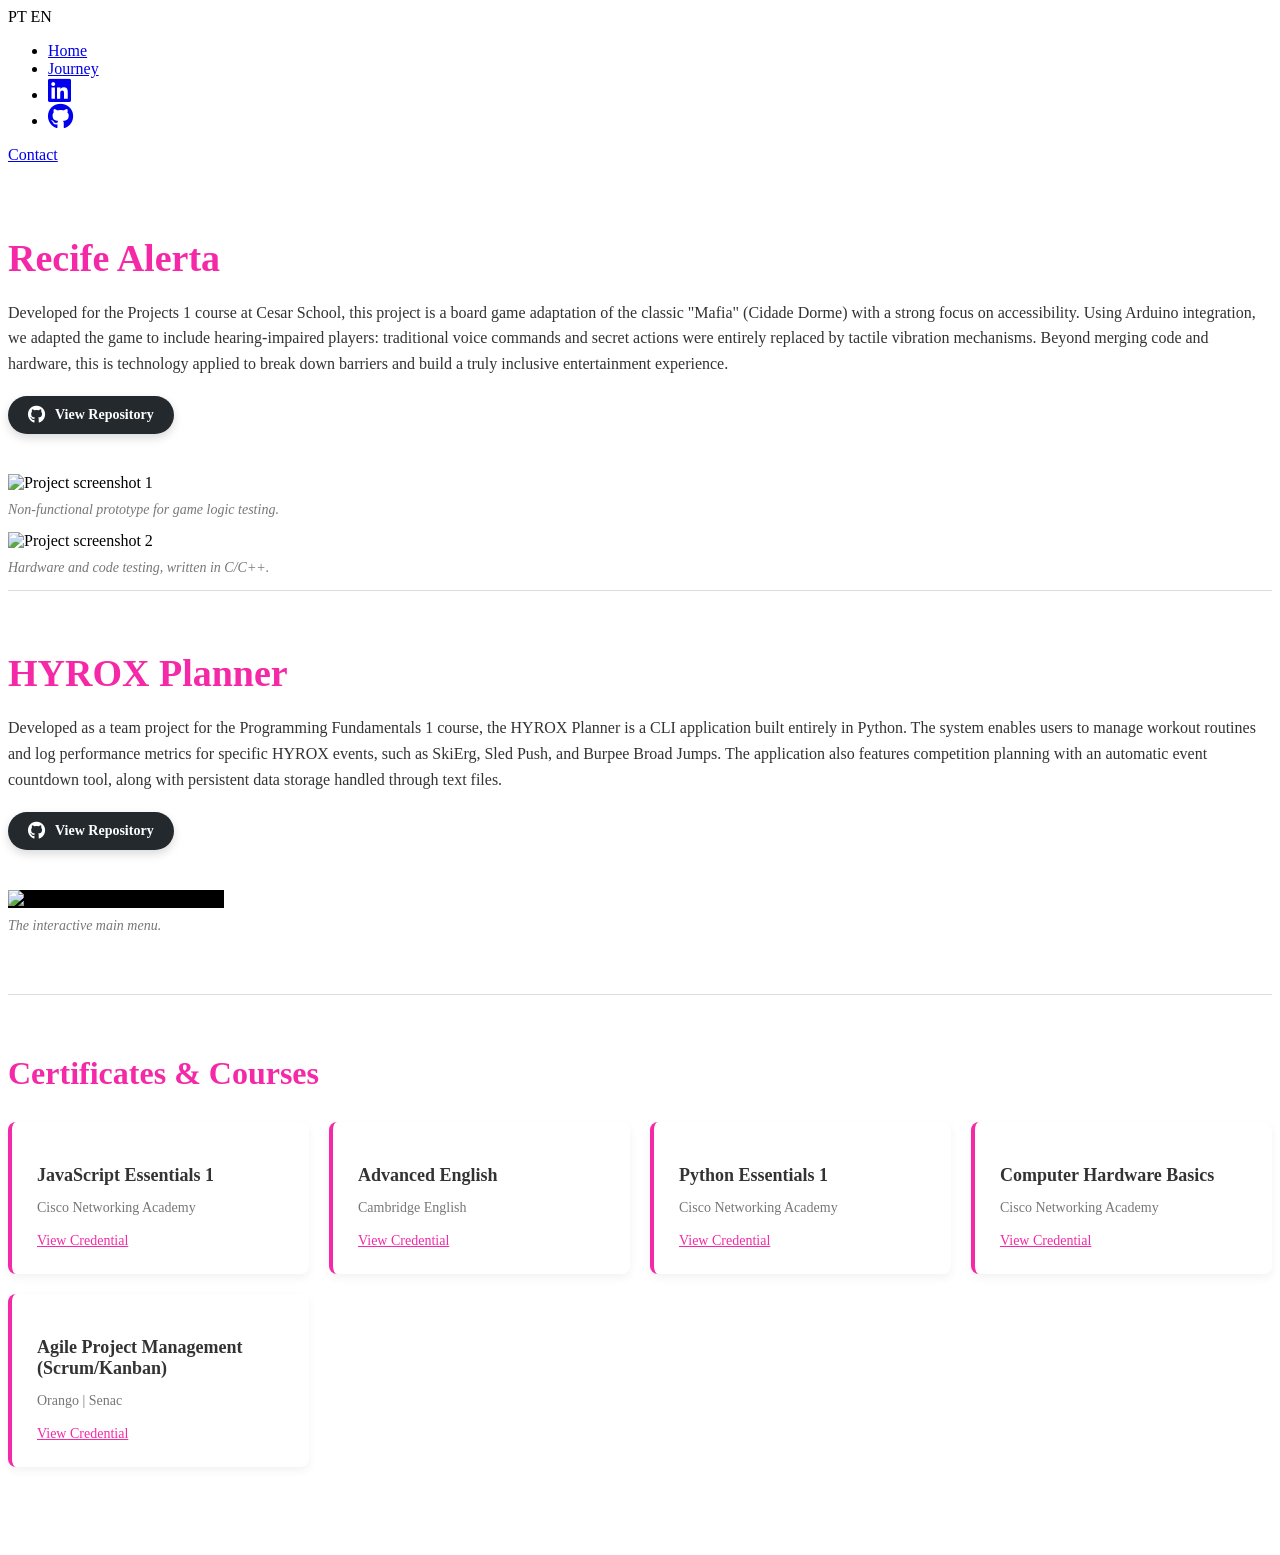
==== trajetoria-en.html @ a3e15a52 "Add files via upload" ====
<!DOCTYPE html>
<html lang="en">
<head>
    <meta charset="UTF-8">
    <meta name="viewport" content="width=device-width, initial-scale=1.0">
    <link rel="stylesheet" href="style.css">
    
    <link rel="preconnect" href="https://fonts.googleapis.com">
    <link rel="preconnect" href="https://fonts.gstatic.com" crossorigin>
    <link href="https://fonts.googleapis.com/css2?family=Poppins:ital,wght@0,100;0,200;0,300;0,400;0,500;0,600;1,100;1,200;1,300;1,400;1,500;1,600&display=swap" rel="stylesheet">
    
    <link rel="stylesheet" href="https://cdnjs.cloudflare.com/ajax/libs/font-awesome/6.4.0/css/all.min.css">
    
    <title>Journey - Beatriz Vieira</title>
</head>
<body>
    <header>
        <div class="interface">
            
            <div class="toggle-container">
                <span class="idioma-texto">PT</span>
                
                <a href="trajetoria.html" class="toggle-switch active-en">
                    <span class="toggle-circle"></span>
                </a>
                
                <span class="idioma-texto ativo">EN</span>
            </div>

            <nav class="menu-desktop">
                <ul>
                    <li><a href="index-en.html">Home</a></li>
                    <li><a href="trajetoria-en.html">Journey</a></li>
                    <li><a href="https://www.linkedin.com/in/bvot" target="_blank" title="LinkedIn"><i class="fa-brands fa-linkedin" style="font-size: 26px;"></i></a></li>
                    <li><a href="https://github.com/biavieiraa" target="_blank" title="GitHub"><i class="fa-brands fa-github" style="font-size: 26px;"></i></a></li>
                </ul>
            </nav>

            <div class="contato-bia">
                <a href="mailto:bvot@cesar.school">Contact</a>
            </div>

        </div>
    </header>

    <main>
        <section class="escondido" style="padding: 40px 0 80px 0;">
            <div class="interface">
                
                <h1 style="color: rgb(245, 41, 167); font-size: 38px; margin-bottom: 20px;">Recife Alerta</h1>
                
                <p style="color: #333; font-size: 16px; margin-bottom: 20px; line-height: 1.6;">
                    Developed for the Projects 1 course at Cesar School, this project is a board game adaptation of the classic "Mafia" (Cidade Dorme) with a strong focus on accessibility. Using Arduino integration, we adapted the game to include hearing-impaired players: traditional voice commands and secret actions were entirely replaced by tactile vibration mechanisms. Beyond merging code and hardware, this is technology applied to break down barriers and build a truly inclusive entertainment experience.
                </p>

                <div style="margin-bottom: 40px;">
                    <a href="https://github.com/biavieiraa/recife-alerta" target="_blank" style="display: inline-flex; align-items: center; gap: 10px; background-color: #24292e; color: #fff; padding: 10px 20px; border-radius: 30px; font-size: 14px; font-weight: 600; text-decoration: none; transition: 0.2s; box-shadow: 0 4px 10px rgba(0,0,0,0.15);" onmouseover="this.style.backgroundColor='rgb(245, 41, 167)'; this.style.transform='scale(1.03)';" onmouseout="this.style.backgroundColor='#24292e'; this.style.transform='scale(1)';">
                        <i class="fa-brands fa-github" style="font-size: 18px;"></i> View Repository
                    </a>
                </div>

                <div class="grid-projetos-fotos">
                    <div>
                        <img src="images/rec-alerta.jpg" alt="Project screenshot 1" class="img-projeto">
                        <p style="color: #777; font-size: 14px; margin-top: 10px; font-style: italic;">Non-functional prototype for game logic testing.</p>
                    </div>
                    <div>
                        <img src="images/printrec.png" alt="Project screenshot 2" class="img-projeto">
                        <p style="color: #777; font-size: 14px; margin-top: 10px; font-style: italic;">Hardware and code testing, written in C/C++.</p>
                    </div>
                </div>

                <hr style="border: none; border-top: 1px solid #ddd; margin-bottom: 60px;">

                <h1 style="color: rgb(245, 41, 167); font-size: 38px; margin-bottom: 20px;">HYROX Planner</h1>
                
                <p style="color: #333; font-size: 16px; margin-bottom: 20px; line-height: 1.6;">
                    Developed as a team project for the Programming Fundamentals 1 course, the HYROX Planner is a CLI application built entirely in Python. The system enables users to manage workout routines and log performance metrics for specific HYROX events, such as SkiErg, Sled Push, and Burpee Broad Jumps. The application also features competition planning with an automatic event countdown tool, along with persistent data storage handled through text files.
                </p>

                <div style="margin-bottom: 40px;">
                    <a href="https://github.com/laisaraujom/projeto-hyrox" target="_blank" style="display: inline-flex; align-items: center; gap: 10px; background-color: #24292e; color: #fff; padding: 10px 20px; border-radius: 30px; font-size: 14px; font-weight: 600; text-decoration: none; transition: 0.2s; box-shadow: 0 4px 10px rgba(0,0,0,0.15);" onmouseover="this.style.backgroundColor='rgb(245, 41, 167)'; this.style.transform='scale(1.03)';" onmouseout="this.style.backgroundColor='#24292e'; this.style.transform='scale(1)';">
                        <i class="fa-brands fa-github" style="font-size: 18px;"></i> View Repository
                    </a>
                </div>

                <div style="margin-bottom: 60px;">
                    <div style="max-width: 750px;">
                        <img src="images/hyrox-print.png" alt="HYROX Planner CLI interface" class="img-projeto" style="background-color: #000;">
                        <p style="color: #777; font-size: 14px; margin-top: 10px; font-style: italic;">The interactive main menu.</p>
                    </div>
                </div>

                <hr style="border: none; border-top: 1px solid #ddd; margin-bottom: 60px;">

                <h2 style="color: rgb(245, 41, 167); font-size: 32px; margin-bottom: 30px;">Certificates & Courses</h2>
                
                <div style="display: grid; grid-template-columns: repeat(auto-fit, minmax(250px, 1fr)); gap: 20px;">
                    
                    <div style="background-color: #fff; padding: 25px; border-radius: 8px; box-shadow: 0 4px 10px rgba(0,0,0,0.05); border-left: 4px solid rgb(245, 41, 167);">
                        <h3 style="font-size: 18px; color: #333; margin-bottom: 5px;">JavaScript Essentials 1</h3>
                        <p style="font-size: 14px; color: #777; margin-bottom: 15px;">Cisco Networking Academy</p>
                        <a href="images/JavaScript_Essentials_1_certificate_bvot-cesar-school_fc8266eb-54f2-410f-9ace-2bb23b12313e.pdf" target="_blank" style="font-size: 14px; color: rgb(245, 41, 167); text-decoration: underline;">View Credential</a>
                    </div>

                    <div style="background-color: #fff; padding: 25px; border-radius: 8px; box-shadow: 0 4px 10px rgba(0,0,0,0.05); border-left: 4px solid rgb(245, 41, 167);">
                        <h3 style="font-size: 18px; color: #333; margin-bottom: 5px;">Advanced English</h3>
                        <p style="font-size: 14px; color: #777; margin-bottom: 15px;">Cambridge English</p>
                        <a href="images/ingles.jpg" target="_blank" style="font-size: 14px; color: rgb(245, 41, 167); text-decoration: underline;">View Credential</a>
                    </div>

                    <div style="background-color: #fff; padding: 25px; border-radius: 8px; box-shadow: 0 4px 10px rgba(0,0,0,0.05); border-left: 4px solid rgb(245, 41, 167);">
                        <h3 style="font-size: 18px; color: #333; margin-bottom: 5px;">Python Essentials 1 </h3>
                        <p style="font-size: 14px; color: #777; margin-bottom: 15px;">Cisco Networking Academy</p>
                        <a href="images/Python_Essentials_1_certificate_bvot-cesar-school_38212e9a-446c-43b8-bd94-a80a33691597.pdf" target="_blank" style="font-size: 14px; color: rgb(245, 41, 167); text-decoration: underline;">View Credential</a>
                    </div>

                    <div style="background-color: #fff; padding: 25px; border-radius: 8px; box-shadow: 0 4px 10px rgba(0,0,0,0.05); border-left: 4px solid rgb(245, 41, 167);">
                        <h3 style="font-size: 18px; color: #333; margin-bottom: 5px;">Computer Hardware Basics </h3>
                        <p style="font-size: 14px; color: #777; margin-bottom: 15px;">Cisco Networking Academy</p>
                        <a href="images/hardwarecisco.jpeg" target="_blank" style="font-size: 14px; color: rgb(245, 41, 167); text-decoration: underline;">View Credential</a>
                    </div>

                    <div style="background-color: #fff; padding: 25px; border-radius: 8px; box-shadow: 0 4px 10px rgba(0,0,0,0.05); border-left: 4px solid rgb(245, 41, 167);">
                        <h3 style="font-size: 18px; color: #333; margin-bottom: 5px;">Agile Project Management (Scrum/Kanban)</h3>
                        <p style="font-size: 14px; color: #777; margin-bottom: 15px;">Orango | Senac</p>
                        <a href="images/kanban.jpeg" target="_blank" style="font-size: 14px; color: rgb(245, 41, 167); text-decoration: underline;">View Credential</a>
                    </div>

                </div>

            </div>
        </section>
    </main>

    <script>
        const observer = new IntersectionObserver((entries) => {
            entries.forEach((entry) => {
                if (entry.isIntersecting) {
                    entry.target.classList.add('mostrar');
                }
            });
        });
        const elementosOcultos = document.querySelectorAll('.escondido');
        elementosOcultos.forEach((el) => observer.observe(el));
    </script>
</body>
</html>
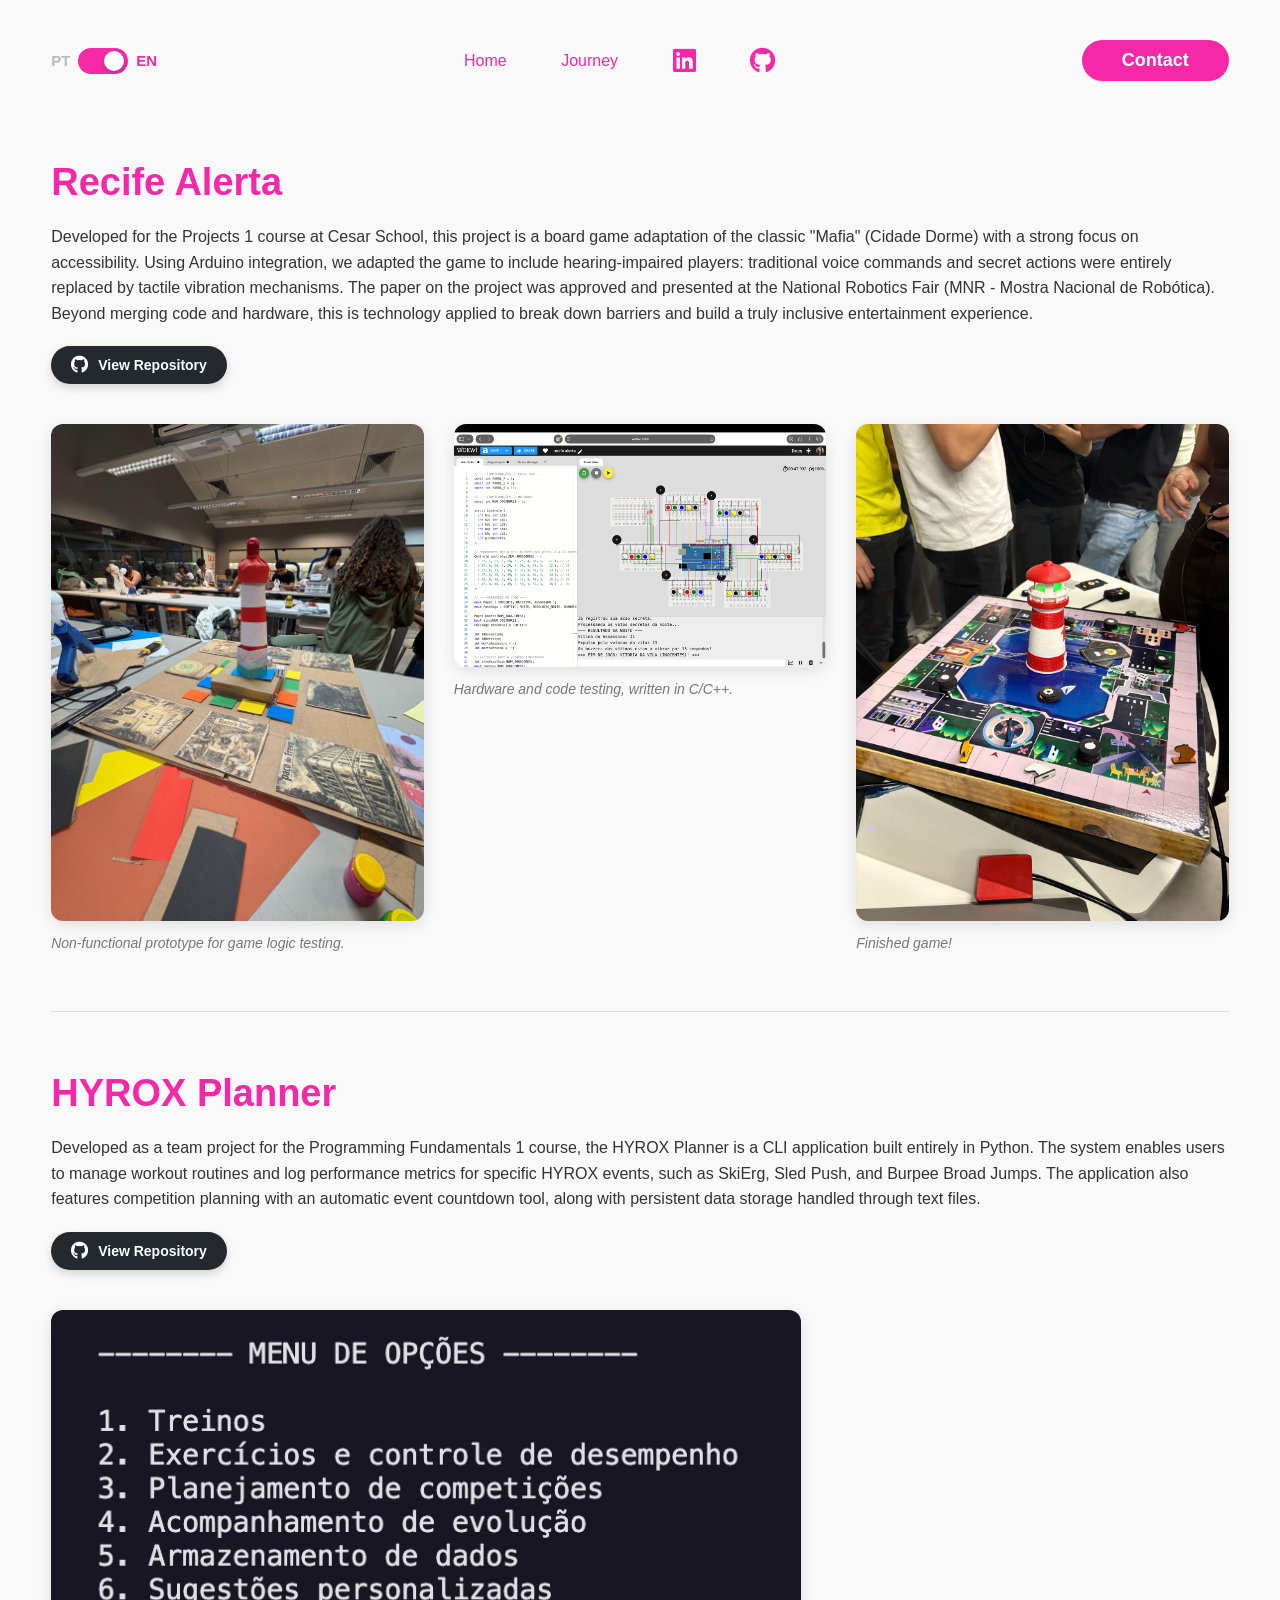
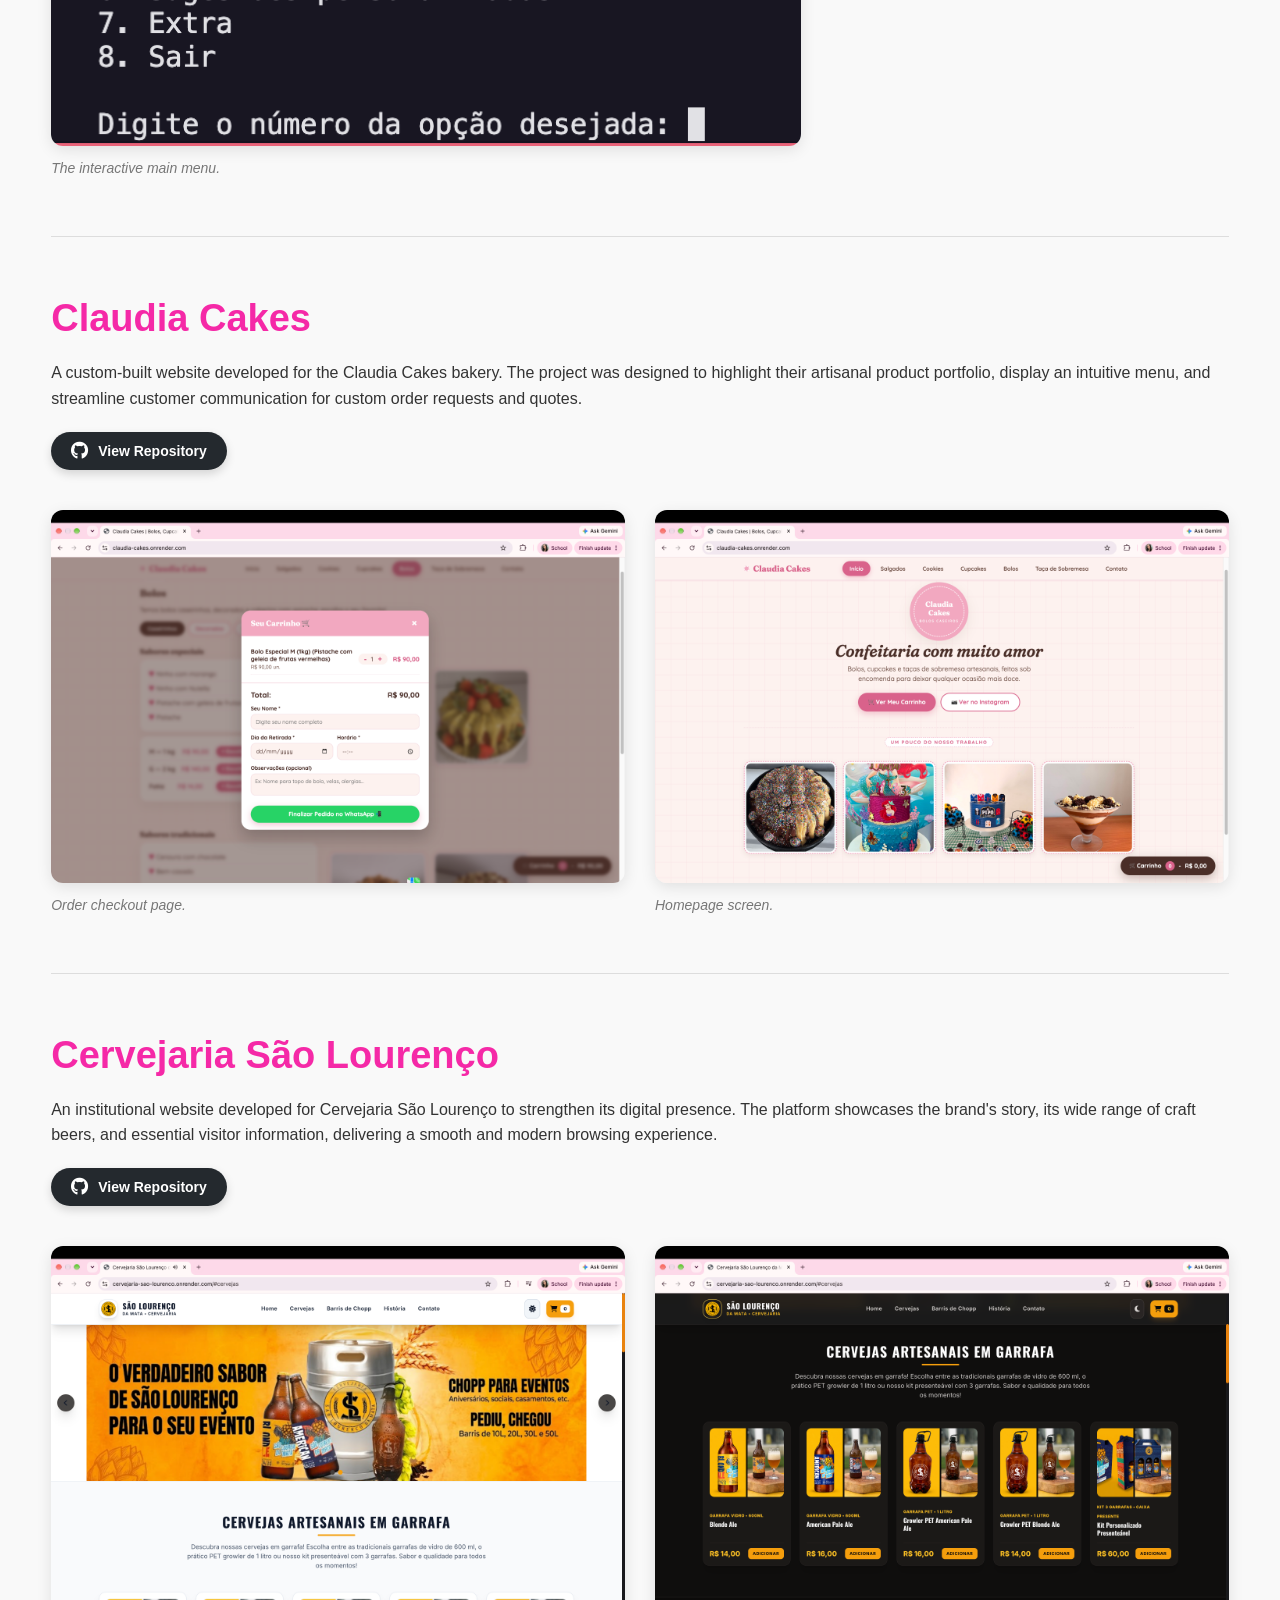
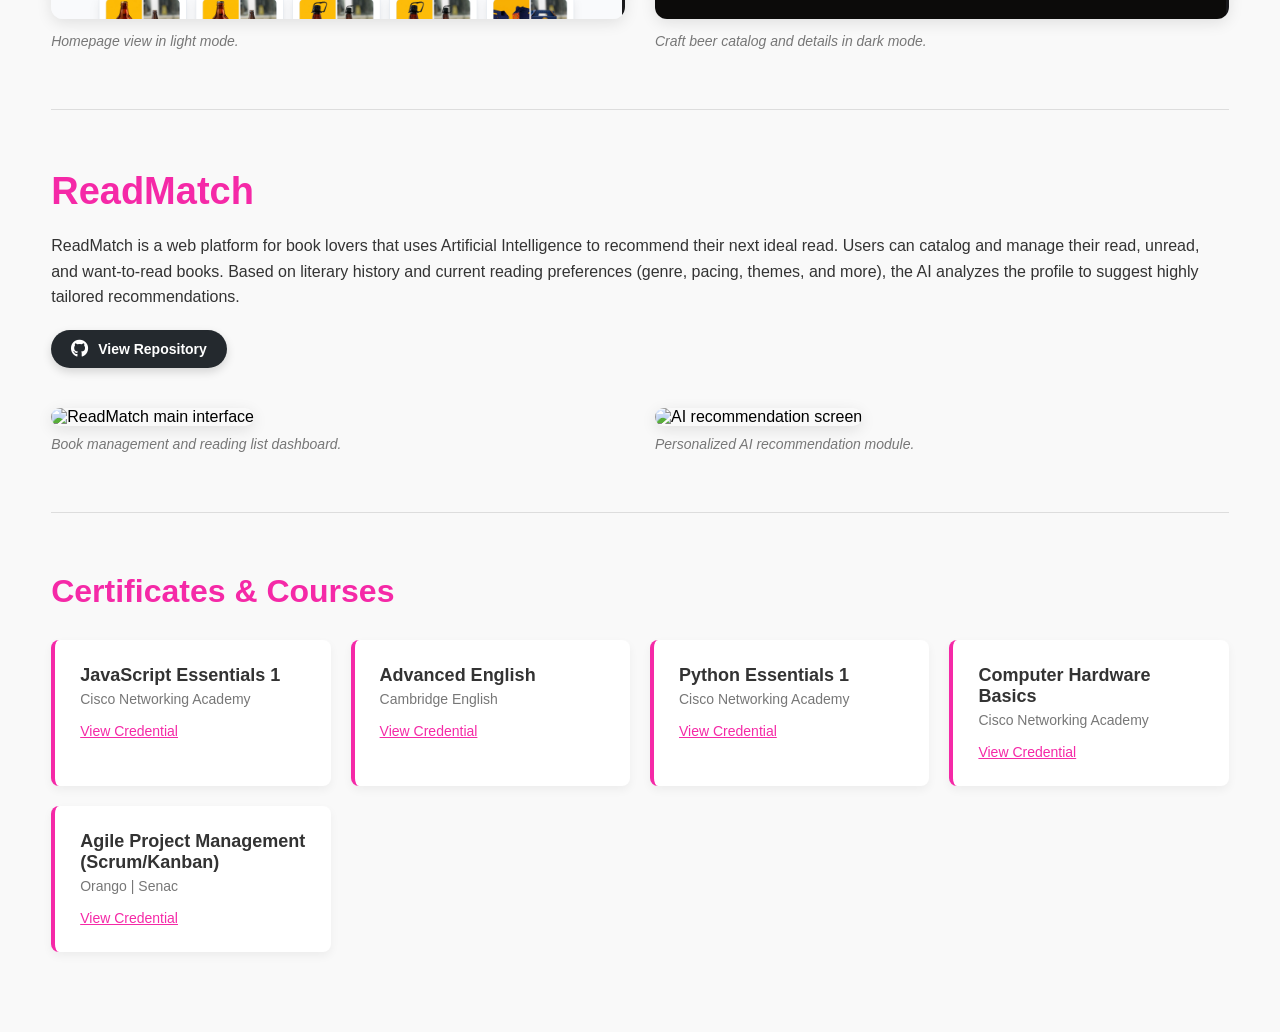
==== commit 265627c8: "Atualizando trajetoria e projetos" ====
--- a/trajetoria-en.html
+++ b/trajetoria-en.html
@@ -47,10 +47,11 @@
         <section class="escondido" style="padding: 40px 0 80px 0;">
             <div class="interface">
                 
+                <!-- Recife Alerta -->
                 <h1 style="color: rgb(245, 41, 167); font-size: 38px; margin-bottom: 20px;">Recife Alerta</h1>
                 
                 <p style="color: #333; font-size: 16px; margin-bottom: 20px; line-height: 1.6;">
-                    Developed for the Projects 1 course at Cesar School, this project is a board game adaptation of the classic "Mafia" (Cidade Dorme) with a strong focus on accessibility. Using Arduino integration, we adapted the game to include hearing-impaired players: traditional voice commands and secret actions were entirely replaced by tactile vibration mechanisms. Beyond merging code and hardware, this is technology applied to break down barriers and build a truly inclusive entertainment experience.
+                    Developed for the Projects 1 course at Cesar School, this project is a board game adaptation of the classic "Mafia" (Cidade Dorme) with a strong focus on accessibility. Using Arduino integration, we adapted the game to include hearing-impaired players: traditional voice commands and secret actions were entirely replaced by tactile vibration mechanisms. The paper on the project was approved and presented at the National Robotics Fair (MNR - Mostra Nacional de Robótica). Beyond merging code and hardware, this is technology applied to break down barriers and build a truly inclusive entertainment experience.
                 </p>
 
                 <div style="margin-bottom: 40px;">
@@ -59,19 +60,24 @@
                     </a>
                 </div>
 
-                <div class="grid-projetos-fotos">
-                    <div>
-                        <img src="images/rec-alerta.jpg" alt="Project screenshot 1" class="img-projeto">
+                <div class="grid-projetos-fotos" style="margin-bottom: 60px;">
+                    <div>
+                        <img src="images/rec-alerta.jpg" alt="Screenshot 1 of Recife Alerta project" class="img-projeto">
                         <p style="color: #777; font-size: 14px; margin-top: 10px; font-style: italic;">Non-functional prototype for game logic testing.</p>
                     </div>
                     <div>
-                        <img src="images/printrec.png" alt="Project screenshot 2" class="img-projeto">
+                        <img src="images/printrec.png" alt="Screenshot 2 of Recife Alerta project" class="img-projeto">
                         <p style="color: #777; font-size: 14px; margin-top: 10px; font-style: italic;">Hardware and code testing, written in C/C++.</p>
                     </div>
-                </div>
-
-                <hr style="border: none; border-top: 1px solid #ddd; margin-bottom: 60px;">
-
+                    <div>
+                        <img src="images/tab.jpeg" alt="Finished Recife Alerta game" class="img-projeto">
+                        <p style="color: #777; font-size: 14px; margin-top: 10px; font-style: italic;">Finished game!</p>
+                    </div>
+                </div>
+
+                <hr style="border: none; border-top: 1px solid #ddd; margin-bottom: 60px;">
+
+                <!-- HYROX Planner -->
                 <h1 style="color: rgb(245, 41, 167); font-size: 38px; margin-bottom: 20px;">HYROX Planner</h1>
                 
                 <p style="color: #333; font-size: 16px; margin-bottom: 20px; line-height: 1.6;">
@@ -93,6 +99,85 @@
 
                 <hr style="border: none; border-top: 1px solid #ddd; margin-bottom: 60px;">
 
+                <!-- Claudia Cakes -->
+                <h1 style="color: rgb(245, 41, 167); font-size: 38px; margin-bottom: 20px;">Claudia Cakes</h1>
+                
+                <p style="color: #333; font-size: 16px; margin-bottom: 20px; line-height: 1.6;">
+                    A custom-built website developed for the Claudia Cakes bakery. The project was designed to highlight their artisanal product portfolio, display an intuitive menu, and streamline customer communication for custom order requests and quotes.
+                </p>
+
+                <div style="margin-bottom: 40px;">
+                    <a href="https://github.com/biavieiraa/claudia-cakes" target="_blank" style="display: inline-flex; align-items: center; gap: 10px; background-color: #24292e; color: #fff; padding: 10px 20px; border-radius: 30px; font-size: 14px; font-weight: 600; text-decoration: none; transition: 0.2s; box-shadow: 0 4px 10px rgba(0,0,0,0.15);" onmouseover="this.style.backgroundColor='rgb(245, 41, 167)'; this.style.transform='scale(1.03)';" onmouseout="this.style.backgroundColor='#24292e'; this.style.transform='scale(1)';">
+                        <i class="fa-brands fa-github" style="font-size: 18px;"></i> View Repository
+                    </a>
+                </div>
+
+                <div class="grid-projetos-fotos" style="margin-bottom: 60px;">
+                    <div>
+                        <img src="images/claudia-cakes-1.png" alt="Claudia Cakes order checkout page" class="img-projeto">
+                        <p style="color: #777; font-size: 14px; margin-top: 10px; font-style: italic;">Order checkout page.</p>
+                    </div>
+                    <div>
+                        <img src="images/claudia-cakes-2.png" alt="Claudia Cakes homepage" class="img-projeto">
+                        <p style="color: #777; font-size: 14px; margin-top: 10px; font-style: italic;">Homepage screen.</p>
+                    </div>
+                </div>
+
+                <hr style="border: none; border-top: 1px solid #ddd; margin-bottom: 60px;">
+
+                <!-- Cervejaria São Lourenço -->
+                <h1 style="color: rgb(245, 41, 167); font-size: 38px; margin-bottom: 20px;">Cervejaria São Lourenço</h1>
+                
+                <p style="color: #333; font-size: 16px; margin-bottom: 20px; line-height: 1.6;">
+                    An institutional website developed for Cervejaria São Lourenço to strengthen its digital presence. The platform showcases the brand's story, its wide range of craft beers, and essential visitor information, delivering a smooth and modern browsing experience.
+                </p>
+
+                <div style="margin-bottom: 40px;">
+                    <a href="https://github.com/biavieiraa/cervejaria-sao-lourenco" target="_blank" style="display: inline-flex; align-items: center; gap: 10px; background-color: #24292e; color: #fff; padding: 10px 20px; border-radius: 30px; font-size: 14px; font-weight: 600; text-decoration: none; transition: 0.2s; box-shadow: 0 4px 10px rgba(0,0,0,0.15);" onmouseover="this.style.backgroundColor='rgb(245, 41, 167)'; this.style.transform='scale(1.03)';" onmouseout="this.style.backgroundColor='#24292e'; this.style.transform='scale(1)';">
+                        <i class="fa-brands fa-github" style="font-size: 18px;"></i> View Repository
+                    </a>
+                </div>
+
+                <div class="grid-projetos-fotos" style="margin-bottom: 60px;">
+                    <div>
+                        <img src="images/cervejaria-1.png" alt="Cervejaria São Lourenço homepage" class="img-projeto">
+                        <p style="color: #777; font-size: 14px; margin-top: 10px; font-style: italic;">Homepage view in light mode.</p>
+                    </div>
+                    <div>
+                        <img src="images/cervejaria-2.png" alt="Craft beer catalog" class="img-projeto">
+                        <p style="color: #777; font-size: 14px; margin-top: 10px; font-style: italic;">Craft beer catalog and details in dark mode.</p>
+                    </div>
+                </div>
+
+                <hr style="border: none; border-top: 1px solid #ddd; margin-bottom: 60px;">
+
+                <!-- ReadMatch -->
+                <h1 style="color: rgb(245, 41, 167); font-size: 38px; margin-bottom: 20px;">ReadMatch</h1>
+                
+                <p style="color: #333; font-size: 16px; margin-bottom: 20px; line-height: 1.6;">
+                    ReadMatch is a web platform for book lovers that uses Artificial Intelligence to recommend their next ideal read. Users can catalog and manage their read, unread, and want-to-read books. Based on literary history and current reading preferences (genre, pacing, themes, and more), the AI analyzes the profile to suggest highly tailored recommendations.
+                </p>
+
+                <div style="margin-bottom: 40px;">
+                    <a href="https://github.com/biavieiraa/readmatch" target="_blank" style="display: inline-flex; align-items: center; gap: 10px; background-color: #24292e; color: #fff; padding: 10px 20px; border-radius: 30px; font-size: 14px; font-weight: 600; text-decoration: none; transition: 0.2s; box-shadow: 0 4px 10px rgba(0,0,0,0.15);" onmouseover="this.style.backgroundColor='rgb(245, 41, 167)'; this.style.transform='scale(1.03)';" onmouseout="this.style.backgroundColor='#24292e'; this.style.transform='scale(1)';">
+                        <i class="fa-brands fa-github" style="font-size: 18px;"></i> View Repository
+                    </a>
+                </div>
+
+                <div class="grid-projetos-fotos" style="margin-bottom: 60px;">
+                    <div>
+                        <img src="images/readmatch-1.png" alt="ReadMatch main interface" class="img-projeto">
+                        <p style="color: #777; font-size: 14px; margin-top: 10px; font-style: italic;">Book management and reading list dashboard.</p>
+                    </div>
+                    <div>
+                        <img src="images/readmatch-2.png" alt="AI recommendation screen" class="img-projeto">
+                        <p style="color: #777; font-size: 14px; margin-top: 10px; font-style: italic;">Personalized AI recommendation module.</p>
+                    </div>
+                </div>
+
+                <hr style="border: none; border-top: 1px solid #ddd; margin-bottom: 60px;">
+
+                <!-- Certificates & Courses -->
                 <h2 style="color: rgb(245, 41, 167); font-size: 32px; margin-bottom: 30px;">Certificates & Courses</h2>
                 
                 <div style="display: grid; grid-template-columns: repeat(auto-fit, minmax(250px, 1fr)); gap: 20px;">
@@ -110,13 +195,13 @@
                     </div>
 
                     <div style="background-color: #fff; padding: 25px; border-radius: 8px; box-shadow: 0 4px 10px rgba(0,0,0,0.05); border-left: 4px solid rgb(245, 41, 167);">
-                        <h3 style="font-size: 18px; color: #333; margin-bottom: 5px;">Python Essentials 1 </h3>
+                        <h3 style="font-size: 18px; color: #333; margin-bottom: 5px;">Python Essentials 1</h3>
                         <p style="font-size: 14px; color: #777; margin-bottom: 15px;">Cisco Networking Academy</p>
                         <a href="images/Python_Essentials_1_certificate_bvot-cesar-school_38212e9a-446c-43b8-bd94-a80a33691597.pdf" target="_blank" style="font-size: 14px; color: rgb(245, 41, 167); text-decoration: underline;">View Credential</a>
                     </div>
 
                     <div style="background-color: #fff; padding: 25px; border-radius: 8px; box-shadow: 0 4px 10px rgba(0,0,0,0.05); border-left: 4px solid rgb(245, 41, 167);">
-                        <h3 style="font-size: 18px; color: #333; margin-bottom: 5px;">Computer Hardware Basics </h3>
+                        <h3 style="font-size: 18px; color: #333; margin-bottom: 5px;">Computer Hardware Basics</h3>
                         <p style="font-size: 14px; color: #777; margin-bottom: 15px;">Cisco Networking Academy</p>
                         <a href="images/hardwarecisco.jpeg" target="_blank" style="font-size: 14px; color: rgb(245, 41, 167); text-decoration: underline;">View Credential</a>
                     </div>
--- a/style.css
+++ b/style.css
@@ -0,0 +1,349 @@
+
+*{
+    margin: 0;
+    padding: 0;
+    box-sizing: border-box;
+    font-family: "Poppins", sans-serif;
+}
+
+body{
+    background-color: rgb(249, 249, 249);
+    min-height: 100vh;
+}
+
+.interface{
+    max-width: 1280px;
+    margin: 0 auto;
+    padding: 0 4%;
+}
+
+.flex{
+    display: flex;
+}
+
+header{
+    padding: 40px 0;
+}
+
+header > .interface{
+    display: flex;
+    align-items: center;
+    justify-content: space-between;
+}
+
+header a{
+    color: rgb(245, 41, 167);
+    text-decoration: none;
+    display: inline-block;
+    transition: .2s;
+}
+
+header a:hover{
+    color: palevioletred;
+    transform: scale(1.05);
+}
+
+header nav ul{
+    list-style-type: none;
+}
+
+header nav ul li{
+    display: inline-block;
+    padding: 0 25px;
+    vertical-align: middle;
+}
+
+.toggle-container {
+    display: flex;
+    align-items: center;
+    gap: 8px; 
+}
+
+.idioma-texto {
+    font-size: 15px;
+    font-weight: 700;
+    color: #bbbbbb;
+    transition: 0.3s ease;
+}
+
+.idioma-texto.ativo {
+    color: rgb(245, 41, 167); 
+}
+
+.toggle-switch {
+    width: 50px;
+    height: 26px;
+    background-color: #dddddd;
+    border-radius: 20px;
+    position: relative;
+    display: block;
+    transition: background-color 0.3s ease;
+    text-decoration: none;
+    cursor: pointer;
+}
+
+.toggle-switch:hover {
+    background-color: #cccccc;
+}
+
+.toggle-circle {
+    width: 20px;
+    height: 20px;
+    background-color: #ffffff;
+    border-radius: 50%;
+    position: absolute;
+    top: 3px;
+    left: 4px; 
+    transition: left 0.3s ease;
+    box-shadow: 0 2px 4px rgba(0, 0, 0, 0.2);
+}
+
+.toggle-switch.active-en {
+    background-color: rgb(245, 41, 167); 
+}
+
+.toggle-switch.active-en .toggle-circle {
+    left: 26px; 
+}
+
+
+.contato-bia a {
+    display: inline-block;
+    text-decoration: none;
+    padding: 10px 40px;
+    font-size: 18px;
+    font-weight: 600;
+    background-color: rgb(245, 41, 167);
+    color: rgb(255, 255, 255);
+    border: 0px;
+    border-radius: 30px;
+    cursor: pointer;
+    transition: .2s;
+    text-align: center;
+    line-height: normal;
+}
+
+.contato-bia a:hover {
+    box-shadow: 0px 0px 8px rgb(245, 41, 167);
+    transform: scale(1.05);
+    color: rgb(255, 255, 255) !important;
+}
+
+
+section.topo-do-site{
+    padding: 40px 0;
+}
+
+section.topo-do-site .flex{
+    align-items: center;
+    justify-content: center;
+    gap: 90px;
+}
+
+.topo-do-site h1{
+    color: rgb(245, 41, 167);
+    font-size: 42px;
+    line-height: 40px;
+}
+
+.topo-do-site .txt-topo-site p{
+    color: rgb(0, 0, 0);
+    margin: 40px 0;
+}
+
+.topo-do-site .img-topo-site img{
+    position: relative;
+    animation: flutuar 2s ease-in-out infinite alternate;
+}
+
+@keyframes flutuar{
+    0%{ top: 0; }
+    100%{ top: 20px; }
+}
+
+.secao-habilidades {
+    padding: 20px 0 60px 0;
+}
+
+.grid-habilidades {
+    display: flex;
+    flex-wrap: wrap;
+    gap: 15px;
+}
+
+.hab-badge {
+    background-color: #ffffff;
+    color: #555555;
+    padding: 10px 20px;
+    border-radius: 30px; 
+    font-size: 14px;
+    font-weight: 500;
+    box-shadow: 0 4px 10px rgba(0, 0, 0, 0.05);
+    border: 1px solid rgba(245, 41, 167, 0.2); 
+    transition: 0.3s;
+    cursor: default;
+    display: flex;
+    align-items: center;
+    gap: 8px; 
+}
+
+.hab-badge:hover {
+    background-color: rgb(245, 41, 167);
+    color: white;
+    transform: translateY(-3px);
+    box-shadow: 0 6px 15px rgba(245, 41, 167, 0.3);
+}
+
+
+.secao-letterboxd {
+    background-color: rgb(249, 249, 249);
+    padding: 60px 0;
+}
+
+.titulo-favoritos {
+    color: #555555;
+    font-size: 14px;
+    letter-spacing: 2px;
+    margin-bottom: 20px;
+    font-weight: 500;
+}
+
+.grid-favoritos {
+    display: flex;
+    gap: 20px; 
+    flex-wrap: wrap; 
+}
+
+.item-filme {
+    display: flex;
+    flex-direction: column;
+    align-items: flex-start;
+    width: 100%;
+    max-width: 170px; 
+}
+
+.poster {
+    width: 100%;
+    aspect-ratio: 2 / 3;
+    border-radius: 6px;
+    overflow: hidden;
+    box-shadow: 0 4px 12px rgba(0, 0, 0, 0.1); 
+    border: 1px solid rgba(0, 0, 0, 0.1);
+    margin-bottom: 8px;
+    transition: transform 0.2s ease, box-shadow 0.2s ease;
+    cursor: pointer;
+}
+
+.poster:hover {
+    transform: translateY(-4px);
+    box-shadow: 0 8px 18px rgba(0, 0, 0, 0.15);
+}
+
+.poster img {
+    width: 100%;
+    height: 100%;
+    object-fit: cover;
+}
+
+
+.estrelas-filme {
+    color: #ffb700;
+    font-size: 14px;
+    letter-spacing: 1px;
+    animation: brilhar 1.5s infinite alternate ease-in-out;
+}
+
+@keyframes brilhar {
+    0% {
+        text-shadow: 0 0 2px rgba(255, 183, 0, 0.2);
+        color: #ffb700;
+    }
+    100% {
+        text-shadow: 0 0 10px rgba(255, 183, 0, 0.9), 0 0 18px rgba(255, 183, 0, 0.6);
+        color: #ffd043; 
+        transform: scale(1.02); 
+    }
+}
+
+.grid-projetos-fotos {
+    display: flex;
+    flex-direction: row; 
+    gap: 30px;
+    margin-bottom: 60px;
+    align-items: flex-start;
+}
+
+.grid-projetos-fotos > div {
+    flex: 1; 
+}
+
+.img-projeto {
+    width: 100%; 
+    border-radius: 12px;
+    box-shadow: 0 4px 15px rgba(0,0,0,0.1);
+}
+
+
+.escondido {
+    opacity: 0;
+    transform: translateY(40px); 
+    transition: opacity 0.8s ease-out, transform 0.8s ease-out;
+}
+
+.mostrar {
+    opacity: 1;
+    transform: translateY(0); 
+}
+
+
+@media (max-width: 768px) {
+    .interface {
+        padding: 0 6%;
+    }
+
+    header > .interface {
+        flex-direction: column;
+        gap: 20px;
+        text-align: center;
+    }
+    
+    header nav ul {
+        display: flex;
+        flex-wrap: wrap;
+        justify-content: center;
+        gap: 15px;
+    }
+
+    header nav ul li {
+        padding: 0; 
+    }
+
+    section.topo-do-site .flex {
+        flex-direction: column;
+        gap: 40px;
+        text-align: center;
+    }
+
+    .topo-do-site .img-topo-site img {
+        width: 100%;
+        max-width: 300px;
+    }
+
+    .grid-projetos-fotos {
+        flex-direction: column; 
+    }
+    
+    .img-projeto {
+        max-width: 500px;
+        margin: 0 auto;
+        display: block;
+    }
+
+    .grid-favoritos {
+        justify-content: center;
+    }
+    
+    .item-filme {
+        max-width: 140px; 
+    }
+}
